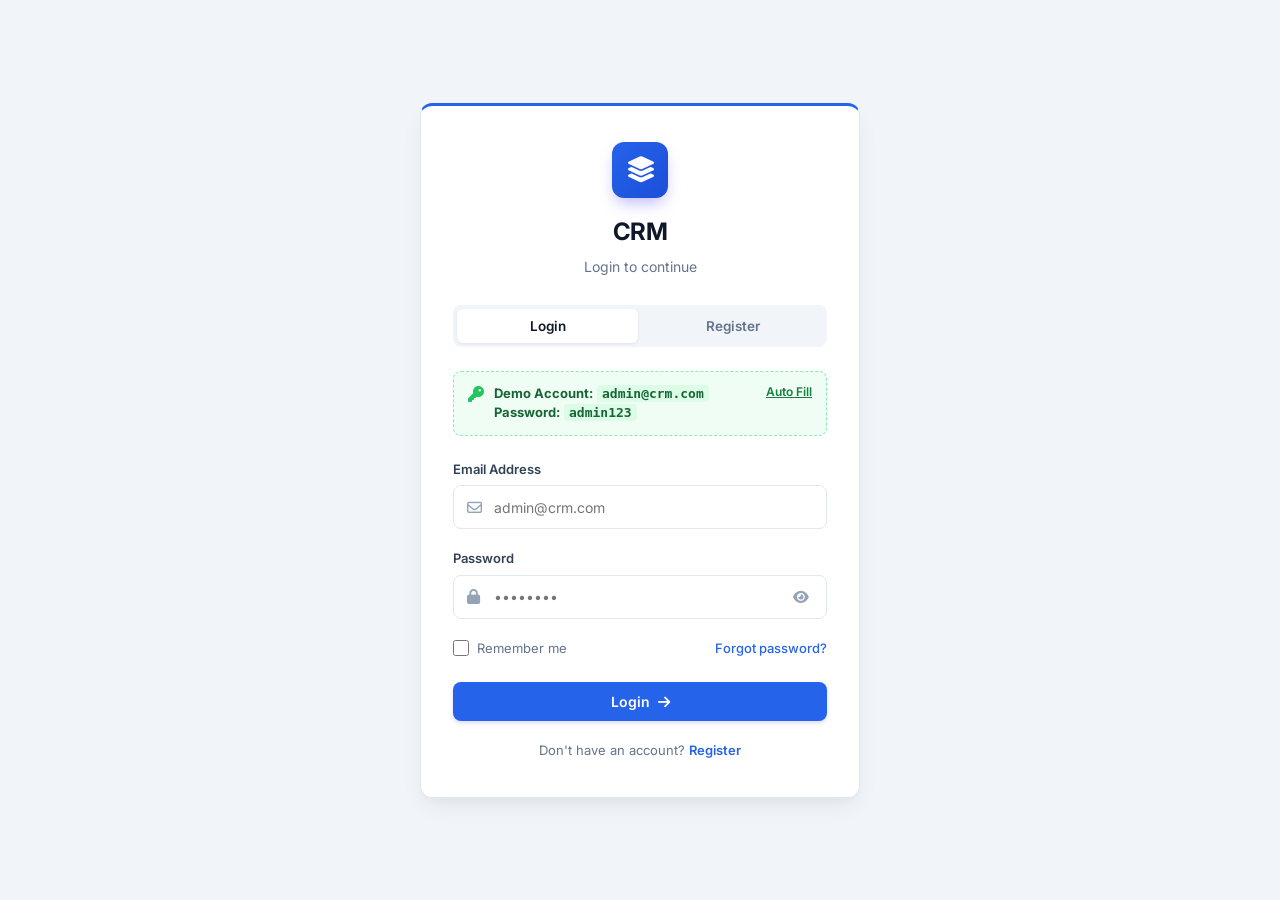
==== customers.html @ ac165958 "Add CRM project files and assets" ====
<!DOCTYPE html>
<html lang="en">
<head>
  <meta charset="UTF-8">
  <meta name="viewport" content="width=device-width, initial-scale=1.0">
  <meta name="description" content="CRM Customer Directory - Manage accounts and contacts">
  <title>Customers - CRM</title>
  
  <!-- Favicon -->
  <link rel="icon" type="image/svg+xml" href="assets/icons/logo.svg">
  
  <!-- Font Awesome CDN -->
  <link rel="stylesheet" href="https://cdnjs.cloudflare.com/ajax/libs/font-awesome/6.5.1/css/all.min.css">
  
  <!-- Custom CSS -->
  <link rel="stylesheet" href="src/css/style.css">
</head>
<body>

  <div class="app-layout">
    <!-- Sidebar Backdrop for Mobile -->
    <div class="sidebar-backdrop" id="sidebar-backdrop"></div>

    <!-- Left Sidebar -->
    <aside class="app-sidebar">
      <div class="sidebar-brand">
        <a href="dashboard.html" class="brand-link">
          <div class="brand-logo-icon">
            <i class="fa-solid fa-bolt"></i>
          </div>
          <span class="brand-text">CRM</span>
        </a>
        <button type="button" class="sidebar-close-btn" id="sidebar-close-btn" aria-label="Close sidebar">
          <i class="fa-solid fa-xmark"></i>
        </button>
      </div>

      <nav class="sidebar-nav">
        <div class="nav-section-title">Main Navigation</div>
        <a href="dashboard.html" class="nav-item">
          <i class="fa-solid fa-chart-pie"></i>
          <span>Dashboard</span>
        </a>
        <a href="customers.html" class="nav-item active">
          <i class="fa-solid fa-users"></i>
          <span>Customers</span>
        </a>
        <a href="leads.html" class="nav-item">
          <i class="fa-solid fa-bullseye"></i>
          <span>Leads</span>
        </a>
        <a href="sales.html" class="nav-item">
          <i class="fa-solid fa-chart-line"></i>
          <span>Sales</span>
        </a>
        <a href="tasks.html" class="nav-item">
          <i class="fa-solid fa-list-check"></i>
          <span>Tasks</span>
        </a>
      </nav>

      <div class="sidebar-footer">
        <div class="logout-nav-item logout-trigger" role="button" tabindex="0">
          <i class="fa-solid fa-arrow-right-from-bracket"></i>
          <span>Sign Out</span>
        </div>
      </div>
    </aside>

    <!-- Main Content Area -->
    <div class="app-main">
      <!-- Top Header -->
      <header class="app-header">
        <div class="header-left">
          <button type="button" class="hamburger-btn" id="hamburger-btn" aria-label="Open navigation menu">
            <i class="fa-solid fa-bars"></i>
          </button>
          <div class="header-page-title">
            <h1>Customers</h1>
            <p id="customers-total-count">Manage and track your customer base</p>
          </div>
        </div>

        <div class="header-right">
          <div class="header-search">
            <i class="fa-solid fa-magnifying-glass"></i>
            <input type="text" placeholder="Search customer records...">
          </div>

          <!-- Notifications Dropdown -->
          <div class="notification-container">
            <button type="button" class="header-icon-btn" id="notification-btn" aria-label="Notifications">
              <i class="fa-regular fa-bell"></i>
              <span class="badge-dot"></span>
            </button>
            <div class="dropdown-panel" id="notification-dropdown">
              <div class="dropdown-header">
                <h4>Notifications</h4>
                <span class="badge badge-status badge-info" style="font-size: 11px;">Active</span>
              </div>
              <div class="dropdown-list">
                <div class="dropdown-item-notification">
                  <div class="icon"><i class="fa-solid fa-user-plus"></i></div>
                  <div class="content">
                    <div class="title">Rahul Sharma updated profile details</div>
                    <div class="time">1 hour ago</div>
                  </div>
                </div>
              </div>
            </div>
          </div>

          <!-- User Profile -->
          <div class="user-profile-btn">
            <div class="user-avatar">AD</div>
            <div class="user-meta">
              <div class="name">Admin</div>
              <div class="role">Administrator</div>
            </div>
          </div>
        </div>
      </header>

      <!-- Main Body -->
      <main class="content-body">
        <!-- Action Toolbar -->
        <div class="page-header-actions">
          <div class="action-tools-group">
            <!-- Search Filter -->
            <div class="filter-search-input">
              <i class="fa-solid fa-magnifying-glass"></i>
              <input type="text" id="search-customers-input" placeholder="Search by name, company, email...">
            </div>

            <!-- Status Filter -->
            <select id="filter-customers-status" class="custom-select" aria-label="Filter by customer status">
              <option value="All">All Statuses</option>
              <option value="Active">Active</option>
              <option value="Inactive">Inactive</option>
              <option value="Pending">Pending</option>
            </select>
          </div>

          <button type="button" class="btn-primary" id="open-add-customer-btn">
            <i class="fa-solid fa-plus"></i> Add Customer
          </button>
        </div>

        <!-- Customers Table Card -->
        <div class="card">
          <div class="table-responsive">
            <table class="crm-table">
              <thead>
                <tr>
                  <th>Customer</th>
                  <th>Email</th>
                  <th>Phone</th>
                  <th>Company</th>
                  <th>Status</th>
                  <th>Actions</th>
                </tr>
              </thead>
              <tbody id="customers-table-body">
                <!-- Dynamically rendered via JS -->
              </tbody>
            </table>
          </div>
        </div>
      </main>
    </div>
  </div>

  <!-- Add / Edit Customer Modal -->
  <div class="modal-overlay" id="customer-modal">
    <div class="modal-box">
      <div class="modal-header">
        <h3 class="modal-title" id="customer-modal-title">Add New Customer</h3>
        <button type="button" class="modal-close-btn" id="close-customer-modal"><i class="fa-solid fa-xmark"></i></button>
      </div>
      <form id="customer-form">
        <div class="modal-body">
          <div class="form-group">
            <label class="form-label" for="cust-name">Customer Name *</label>
            <input type="text" id="cust-name" class="form-input" placeholder="e.g. Rahul Sharma" required>
          </div>
          <div class="form-row">
            <div class="form-group">
              <label class="form-label" for="cust-email">Email Address *</label>
              <input type="email" id="cust-email" class="form-input" placeholder="rahul@example.com" required>
            </div>
            <div class="form-group">
              <label class="form-label" for="cust-phone">Phone Number</label>
              <input type="tel" id="cust-phone" class="form-input" placeholder="9876543210">
            </div>
          </div>
          <div class="form-row">
            <div class="form-group">
              <label class="form-label" for="cust-company">Company Name *</label>
              <input type="text" id="cust-company" class="form-input" placeholder="TechNova" required>
            </div>
            <div class="form-group">
              <label class="form-label" for="cust-status">Status</label>
              <select id="cust-status" class="form-input custom-select">
                <option value="Active">Active</option>
                <option value="Inactive">Inactive</option>
                <option value="Pending">Pending</option>
              </select>
            </div>
          </div>
        </div>
        <div class="modal-footer">
          <button type="button" class="btn-secondary" id="cancel-customer-modal">Cancel</button>
          <button type="submit" class="btn-primary" id="save-customer-btn">Save Customer</button>
        </div>
      </form>
    </div>
  </div>

  <!-- Shared App & Customers JS -->
  <script src="src/js/app.js"></script>
  <script src="src/js/customers.js"></script>
</body>
</html>
---- src/css/style.css ----
/* ==========================================================================
   CRM - Modern SaaS CRM Design System
   Vanilla CSS3 - Zero External CSS Frameworks
   ========================================================================== */

/* Google Fonts Import */
@import url('https://fonts.googleapis.com/css2?family=Inter:wght@300;400;500;600;700;800&display=swap');

/* --- CSS Variables & Design Tokens --- */
:root {
  /* Brand & Theme Colors (Human-designed Enterprise Palette) */
  --primary: #2563eb;
  --primary-hover: #1d4ed8;
  --primary-light: #eff6ff;
  --primary-glow: rgba(37, 99, 235, 0.15);
  --primary-gradient: linear-gradient(135deg, #2563eb 0%, #1d4ed8 100%);

  /* Neutrals & Surfaces */
  --bg-canvas: #f1f5f9;
  --bg-card: #ffffff;
  --bg-sidebar: #0f172a;
  --bg-sidebar-hover: #1e293b;
  --bg-sidebar-active: #1e293b;
  --border-color: #e2e8f0;
  --border-light: #f1f5f9;

  /* Typography Colors */
  --text-main: #0f172a;
  --text-muted: #64748b;
  --text-subtle: #94a3b8;
  --text-white: #ffffff;

  /* Semantic Feedback Colors */
  --success: #10b981;
  --success-light: #ecfdf5;
  --success-border: #a7f3d0;
  --success-dark: #065f46;

  --warning: #f59e0b;
  --warning-light: #fffbeb;
  --warning-border: #fde68a;
  --warning-dark: #92400e;

  --danger: #ef4444;
  --danger-light: #fef2f2;
  --danger-border: #fecaca;
  --danger-dark: #991b1b;

  --info: #3b82f6;
  --info-light: #eff6ff;
  --info-border: #bfdbfe;
  --info-dark: #1e40af;

  --purple: #8b5cf6;
  --purple-light: #f5f3ff;
  --purple-border: #ddd6fe;

  /* Elevation Shadows */
  --shadow-xs: 0 1px 2px 0 rgba(0, 0, 0, 0.05);
  --shadow-sm: 0 1px 3px 0 rgba(0, 0, 0, 0.07), 0 1px 2px -1px rgba(0, 0, 0, 0.05);
  --shadow-md: 0 4px 6px -1px rgba(0, 0, 0, 0.07), 0 2px 4px -2px rgba(0, 0, 0, 0.05);
  --shadow-lg: 0 10px 15px -3px rgba(0, 0, 0, 0.08), 0 4px 6px -4px rgba(0, 0, 0, 0.04);
  --shadow-xl: 0 20px 25px -5px rgba(0, 0, 0, 0.1), 0 8px 10px -6px rgba(0, 0, 0, 0.04);
  --shadow-glow: 0 0 20px rgba(79, 70, 229, 0.25);

  /* Radii */
  --radius-xs: 4px;
  --radius-sm: 8px;
  --radius-md: 12px;
  --radius-lg: 16px;
  --radius-xl: 20px;
  --radius-full: 9999px;

  /* Layout Dimensions */
  --sidebar-width: 260px;
  --sidebar-collapsed-width: 80px;
  --header-height: 70px;
  --transition-fast: 0.15s ease;
  --transition-base: 0.25s cubic-bezier(0.4, 0, 0.2, 1);
  --transition-smooth: 0.35s cubic-bezier(0.16, 1, 0.3, 1);
}

/* --- Base & Reset --- */
*, *::before, *::after {
  box-sizing: border-box;
  margin: 0;
  padding: 0;
}

html {
  font-size: 16px;
  scroll-behavior: smooth;
  -webkit-font-smoothing: antialiased;
  -moz-osx-font-smoothing: grayscale;
}

body {
  font-family: 'Inter', system-ui, -apple-system, BlinkMacSystemFont, "Segoe UI", Roboto, sans-serif;
  background-color: var(--bg-canvas);
  color: var(--text-main);
  line-height: 1.5;
  min-height: 100vh;
  overflow-x: hidden;
}

a {
  color: var(--primary);
  text-decoration: none;
  transition: color var(--transition-fast);
}

a:hover {
  color: var(--primary-hover);
}

button, input, select, textarea {
  font-family: inherit;
  font-size: inherit;
}

button {
  cursor: pointer;
  border: none;
  background: none;
  outline: none;
}

/* Custom Scrollbar */
::-webkit-scrollbar {
  width: 6px;
  height: 6px;
}
::-webkit-scrollbar-track {
  background: transparent;
}
::-webkit-scrollbar-thumb {
  background: #cbd5e1;
  border-radius: var(--radius-full);
}
::-webkit-scrollbar-thumb:hover {
  background: #94a3b8;
}

/* --- Login Page Styles --- */
.login-body {
  min-height: 100vh;
  display: flex;
  align-items: center;
  justify-content: center;
  background-color: #f1f5f9;
  padding: 24px;
}

.login-container {
  width: 100%;
  max-width: 440px;
  position: relative;
  z-index: 10;
}

.login-card {
  background: var(--bg-card);
  border: 1px solid var(--border-color);
  border-top: 3px solid var(--primary);
  border-radius: var(--radius-md);
  padding: 36px 32px;
  box-shadow: 0 10px 25px -5px rgba(15, 23, 42, 0.08), 0 8px 10px -6px rgba(15, 23, 42, 0.03);
  animation: fadeInScale 0.35s var(--transition-smooth);
}

/* Auth Mode Tabs (Login / Register Switcher) */
.auth-tabs-nav {
  display: flex;
  background: #f1f5f9;
  padding: 4px;
  border-radius: var(--radius-sm);
  margin-bottom: 24px;
  gap: 4px;
}

.auth-tab-btn {
  flex: 1;
  padding: 9px 16px;
  font-size: 13.5px;
  font-weight: 600;
  color: var(--text-muted);
  border-radius: 6px;
  transition: all var(--transition-fast);
  text-align: center;
}

.auth-tab-btn.active {
  background: #ffffff;
  color: var(--text-main);
  box-shadow: 0 1px 3px rgba(0, 0, 0, 0.08);
}

.auth-tab-btn:hover:not(.active) {
  color: var(--text-main);
}

.auth-switch-text {
  text-align: center;
  font-size: 13px;
  color: var(--text-muted);
  margin-top: 20px;
}

.auth-switch-link {
  color: var(--primary);
  font-weight: 600;
  cursor: pointer;
}

.auth-switch-link:hover {
  text-decoration: underline;
}

.login-header {
  text-align: center;
  margin-bottom: 28px;
}

.login-logo {
  display: inline-flex;
  align-items: center;
  justify-content: center;
  width: 56px;
  height: 56px;
  border-radius: var(--radius-md);
  background: var(--primary-gradient);
  color: #fff;
  font-size: 26px;
  margin-bottom: 16px;
  box-shadow: 0 8px 16px -4px rgba(79, 70, 229, 0.4);
}

.login-title {
  font-size: 24px;
  font-weight: 700;
  color: var(--text-main);
  letter-spacing: -0.02em;
  margin-bottom: 6px;
}

.login-subtitle {
  font-size: 14px;
  color: var(--text-muted);
}

.demo-credentials-banner {
  background: #f0fdf4;
  border: 1px dashed #86efac;
  border-radius: var(--radius-sm);
  padding: 12px 14px;
  margin-bottom: 24px;
  display: flex;
  align-items: flex-start;
  gap: 10px;
  font-size: 13px;
  color: #166534;
}

.demo-credentials-banner i {
  color: #22c55e;
  font-size: 16px;
  margin-top: 2px;
}

.demo-credentials-banner code {
  background: #dcfce7;
  padding: 1px 5px;
  border-radius: 4px;
  font-family: monospace;
  font-weight: 600;
}

.demo-fill-btn {
  margin-left: auto;
  font-size: 12px;
  font-weight: 600;
  color: #15803d;
  text-decoration: underline;
  cursor: pointer;
  white-space: nowrap;
}

.form-group {
  margin-bottom: 20px;
  position: relative;
}

.form-label {
  display: block;
  font-size: 13px;
  font-weight: 600;
  color: #334155;
  margin-bottom: 6px;
}

.input-wrapper {
  position: relative;
  display: flex;
  align-items: center;
}

.input-icon-left {
  position: absolute;
  left: 14px;
  color: var(--text-subtle);
  pointer-events: none;
  font-size: 15px;
}

.form-input {
  width: 100%;
  height: 44px;
  padding: 10px 14px;
  background-color: #fff;
  border: 1px solid var(--border-color);
  border-radius: var(--radius-sm);
  color: var(--text-main);
  font-size: 14px;
  transition: var(--transition-fast);
}

.input-wrapper .form-input {
  padding-left: 40px;
}

.form-input:focus {
  outline: none;
  border-color: var(--primary);
  box-shadow: 0 0 0 3px var(--primary-glow);
}

.password-toggle-btn {
  position: absolute;
  right: 12px;
  color: var(--text-subtle);
  padding: 6px;
  font-size: 14px;
  display: flex;
  align-items: center;
  justify-content: center;
  transition: color var(--transition-fast);
}

.password-toggle-btn:hover {
  color: var(--text-main);
}

.form-options {
  display: flex;
  align-items: center;
  justify-content: space-between;
  margin-bottom: 24px;
  font-size: 13px;
}

.remember-label {
  display: flex;
  align-items: center;
  gap: 8px;
  color: var(--text-muted);
  cursor: pointer;
  user-select: none;
}

.remember-label input[type="checkbox"] {
  accent-color: var(--primary);
  width: 16px;
  height: 16px;
  cursor: pointer;
}

.forgot-link {
  color: var(--primary);
  font-weight: 500;
}

.forgot-link:hover {
  text-decoration: underline;
}

.btn-primary {
  display: inline-flex;
  align-items: center;
  justify-content: center;
  gap: 8px;
  background: var(--primary);
  color: #fff;
  font-weight: 600;
  font-size: 14px;
  padding: 11px 20px;
  border-radius: var(--radius-sm);
  transition: var(--transition-fast);
  box-shadow: 0 2px 4px rgba(79, 70, 229, 0.2);
}

.btn-primary:hover {
  background: var(--primary-hover);
  box-shadow: 0 4px 10px rgba(79, 70, 229, 0.3);
  transform: translateY(-1px);
}

.btn-primary:active {
  transform: translateY(0);
}

.btn-block {
  width: 100%;
}

.btn-secondary {
  display: inline-flex;
  align-items: center;
  justify-content: center;
  gap: 8px;
  background: #ffffff;
  color: var(--text-main);
  border: 1px solid var(--border-color);
  font-weight: 600;
  font-size: 14px;
  padding: 10px 18px;
  border-radius: var(--radius-sm);
  transition: var(--transition-fast);
}

.btn-secondary:hover {
  background: #f8fafc;
  border-color: #cbd5e1;
}

.btn-danger {
  display: inline-flex;
  align-items: center;
  justify-content: center;
  gap: 8px;
  background: var(--danger);
  color: #ffffff;
  font-weight: 600;
  font-size: 14px;
  padding: 10px 18px;
  border-radius: var(--radius-sm);
  transition: var(--transition-fast);
}

.btn-danger:hover {
  background: #dc2626;
  box-shadow: 0 4px 10px rgba(239, 68, 68, 0.25);
}

.btn-icon {
  width: 34px;
  height: 34px;
  display: inline-flex;
  align-items: center;
  justify-content: center;
  border-radius: var(--radius-sm);
  border: 1px solid transparent;
  color: var(--text-muted);
  transition: var(--transition-fast);
}

.btn-icon:hover {
  background: #f1f5f9;
  color: var(--text-main);
}

.btn-icon-danger:hover {
  background: var(--danger-light);
  color: var(--danger);
}

.btn-icon-success:hover {
  background: var(--success-light);
  color: var(--success);
}

.alert-box {
  padding: 12px 16px;
  border-radius: var(--radius-sm);
  font-size: 13px;
  margin-bottom: 20px;
  display: flex;
  align-items: center;
  gap: 10px;
}

.alert-danger {
  background-color: var(--danger-light);
  border: 1px solid var(--danger-border);
  color: var(--danger-dark);
}

.alert-success {
  background-color: var(--success-light);
  border: 1px solid var(--success-border);
  color: var(--success-dark);
}

.alert-info {
  background-color: var(--info-light);
  border: 1px solid var(--info-border);
  color: var(--info-dark);
}

/* Shake Animation for Invalid Auth */
@keyframes shake {
  0%, 100% { transform: translateX(0); }
  20%, 60% { transform: translateX(-6px); }
  40%, 80% { transform: translateX(6px); }
}

.shake {
  animation: shake 0.4s ease-in-out;
}

/* --- Main Layout Structure --- */
.app-layout {
  display: flex;
  min-height: 100vh;
  background-color: var(--bg-canvas);
}

/* Sidebar */
.app-sidebar {
  width: var(--sidebar-width);
  background-color: var(--bg-sidebar);
  color: #fff;
  flex-shrink: 0;
  display: flex;
  flex-direction: column;
  position: fixed;
  top: 0;
  bottom: 0;
  left: 0;
  z-index: 100;
  transition: transform var(--transition-base), width var(--transition-base);
  border-right: 1px solid rgba(255, 255, 255, 0.06);
}

.sidebar-brand {
  height: var(--header-height);
  padding: 0 24px;
  display: flex;
  align-items: center;
  justify-content: space-between;
  border-bottom: 1px solid rgba(255, 255, 255, 0.07);
}

.brand-link {
  display: flex;
  align-items: center;
  gap: 12px;
  color: #ffffff;
  font-weight: 700;
  font-size: 19px;
  letter-spacing: -0.02em;
}

.brand-logo-icon {
  width: 38px;
  height: 38px;
  border-radius: var(--radius-sm);
  background: var(--primary-gradient);
  display: flex;
  align-items: center;
  justify-content: center;
  font-size: 18px;
  color: #ffffff;
  box-shadow: 0 4px 10px rgba(79, 70, 229, 0.35);
}

.brand-text span {
  color: #818cf8;
}

.sidebar-close-btn {
  display: none;
  color: #94a3b8;
  font-size: 20px;
}

.sidebar-nav {
  padding: 20px 14px;
  flex: 1;
  overflow-y: auto;
  display: flex;
  flex-direction: column;
  gap: 4px;
}

.nav-section-title {
  font-size: 11px;
  text-transform: uppercase;
  letter-spacing: 0.08em;
  color: #64748b;
  font-weight: 600;
  padding: 10px 14px 6px;
}

.nav-item {
  display: flex;
  align-items: center;
  gap: 12px;
  padding: 11px 14px;
  border-radius: var(--radius-sm);
  color: #94a3b8;
  font-size: 14px;
  font-weight: 500;
  transition: all var(--transition-fast);
  position: relative;
}

.nav-item i {
  font-size: 16px;
  width: 20px;
  text-align: center;
}

.nav-item:hover {
  background-color: var(--bg-sidebar-hover);
  color: #ffffff;
}

.nav-item.active {
  background: var(--primary-gradient);
  color: #ffffff;
  font-weight: 600;
  box-shadow: 0 4px 12px rgba(79, 70, 229, 0.3);
}

.nav-item .badge {
  margin-left: auto;
  padding: 2px 7px;
  font-size: 11px;
  border-radius: var(--radius-full);
  background: rgba(255, 255, 255, 0.15);
  color: #fff;
}

.sidebar-footer {
  padding: 16px 14px;
  border-top: 1px solid rgba(255, 255, 255, 0.07);
}

.logout-nav-item {
  display: flex;
  align-items: center;
  gap: 12px;
  padding: 11px 14px;
  border-radius: var(--radius-sm);
  color: #f87171;
  font-size: 14px;
  font-weight: 500;
  cursor: pointer;
  transition: all var(--transition-fast);
}

.logout-nav-item:hover {
  background: rgba(239, 68, 68, 0.12);
  color: #fca5a5;
}

/* Sidebar Backdrop for Mobile Drawer */
.sidebar-backdrop {
  position: fixed;
  inset: 0;
  background-color: rgba(15, 23, 42, 0.6);
  backdrop-filter: blur(4px);
  z-index: 95;
  opacity: 0;
  pointer-events: none;
  transition: opacity var(--transition-base);
}

.sidebar-backdrop.active {
  opacity: 1;
  pointer-events: auto;
}

/* Main Area */
.app-main {
  flex: 1;
  margin-left: var(--sidebar-width);
  min-width: 0;
  display: flex;
  flex-direction: column;
  min-height: 100vh;
}

/* Header */
.app-header {
  height: var(--header-height);
  background-color: rgba(255, 255, 255, 0.9);
  backdrop-filter: blur(8px);
  border-bottom: 1px solid var(--border-color);
  padding: 0 28px;
  display: flex;
  align-items: center;
  justify-content: space-between;
  position: sticky;
  top: 0;
  z-index: 90;
}

.header-left {
  display: flex;
  align-items: center;
  gap: 16px;
}

.hamburger-btn {
  display: none;
  color: var(--text-main);
  font-size: 20px;
  padding: 8px;
  border-radius: var(--radius-sm);
}

.hamburger-btn:hover {
  background-color: #f1f5f9;
}

.header-page-title h1 {
  font-size: 20px;
  font-weight: 700;
  color: var(--text-main);
  letter-spacing: -0.01em;
  line-height: 1.2;
}

.header-page-title p {
  font-size: 13px;
  color: var(--text-muted);
}

.header-right {
  display: flex;
  align-items: center;
  gap: 14px;
}

/* Global Search */
.header-search {
  position: relative;
  width: 260px;
}

.header-search input {
  width: 100%;
  height: 38px;
  padding: 8px 12px 8px 36px;
  background-color: #f1f5f9;
  border: 1px solid transparent;
  border-radius: var(--radius-full);
  font-size: 13px;
  color: var(--text-main);
  transition: var(--transition-fast);
}

.header-search input:focus {
  background-color: #ffffff;
  border-color: var(--primary);
  box-shadow: 0 0 0 3px var(--primary-glow);
  outline: none;
}

.header-search i {
  position: absolute;
  left: 12px;
  top: 50%;
  transform: translateY(-50%);
  color: var(--text-subtle);
  font-size: 14px;
  pointer-events: none;
}

/* Notifications Button & Dropdown */
.notification-container {
  position: relative;
}

.header-icon-btn {
  width: 38px;
  height: 38px;
  border-radius: var(--radius-full);
  display: flex;
  align-items: center;
  justify-content: center;
  color: var(--text-muted);
  border: 1px solid var(--border-color);
  background: #ffffff;
  position: relative;
  transition: var(--transition-fast);
}

.header-icon-btn:hover {
  color: var(--primary);
  border-color: #cbd5e1;
  background-color: #f8fafc;
}

.badge-dot {
  position: absolute;
  top: 7px;
  right: 8px;
  width: 8px;
  height: 8px;
  border-radius: 50%;
  background-color: var(--danger);
  border: 2px solid #ffffff;
  animation: pulseDot 2s infinite;
}

@keyframes pulseDot {
  0% { transform: scale(0.95); box-shadow: 0 0 0 0 rgba(239, 68, 68, 0.7); }
  70% { transform: scale(1); box-shadow: 0 0 0 6px rgba(239, 68, 68, 0); }
  100% { transform: scale(0.95); box-shadow: 0 0 0 0 rgba(239, 68, 68, 0); }
}

.dropdown-panel {
  position: absolute;
  top: calc(100% + 10px);
  right: 0;
  width: 320px;
  background: var(--bg-card);
  border: 1px solid var(--border-color);
  border-radius: var(--radius-md);
  box-shadow: var(--shadow-xl);
  z-index: 100;
  display: none;
  flex-direction: column;
  overflow: hidden;
  animation: fadeInDown 0.2s var(--transition-base);
}

.dropdown-panel.open {
  display: flex;
}

.dropdown-header {
  padding: 14px 16px;
  border-bottom: 1px solid var(--border-color);
  display: flex;
  align-items: center;
  justify-content: space-between;
}

.dropdown-header h4 {
  font-size: 14px;
  font-weight: 600;
}

.dropdown-list {
  max-height: 280px;
  overflow-y: auto;
}

.dropdown-item-notification {
  padding: 12px 16px;
  border-bottom: 1px solid var(--border-light);
  display: flex;
  gap: 12px;
  align-items: flex-start;
  transition: background var(--transition-fast);
}

.dropdown-item-notification:hover {
  background-color: #f8fafc;
}

.dropdown-item-notification .icon {
  width: 30px;
  height: 30px;
  border-radius: 50%;
  background: var(--primary-light);
  color: var(--primary);
  display: flex;
  align-items: center;
  justify-content: center;
  font-size: 13px;
  flex-shrink: 0;
}

.dropdown-item-notification .content {
  flex: 1;
}

.dropdown-item-notification .title {
  font-size: 12.5px;
  font-weight: 500;
  color: var(--text-main);
  line-height: 1.4;
}

.dropdown-item-notification .time {
  font-size: 11px;
  color: var(--text-subtle);
  margin-top: 3px;
}

/* User Profile Pill in Header */
.user-profile-btn {
  display: flex;
  align-items: center;
  gap: 10px;
  padding: 5px 12px 5px 5px;
  border-radius: var(--radius-full);
  border: 1px solid var(--border-color);
  background: #ffffff;
  transition: var(--transition-fast);
}

.user-profile-btn:hover {
  background: #f8fafc;
  border-color: #cbd5e1;
}

.user-avatar {
  width: 32px;
  height: 32px;
  border-radius: 50%;
  background: var(--primary-gradient);
  color: #fff;
  font-size: 13px;
  font-weight: 600;
  display: flex;
  align-items: center;
  justify-content: center;
}

.user-meta {
  text-align: left;
  line-height: 1.2;
}

.user-meta .name {
  font-size: 13px;
  font-weight: 600;
  color: var(--text-main);
}

.user-meta .role {
  font-size: 11px;
  color: var(--text-muted);
}

/* Content Container */
.content-body {
  padding: 28px;
  flex: 1;
}

/* Page Action Header Row */
.page-header-actions {
  display: flex;
  align-items: center;
  justify-content: space-between;
  margin-bottom: 24px;
  gap: 16px;
  flex-wrap: wrap;
}

.action-tools-group {
  display: flex;
  align-items: center;
  gap: 12px;
  flex-wrap: wrap;
}

/* Filters & Search Inputs in Toolbars */
.filter-search-input {
  position: relative;
  min-width: 240px;
}

.filter-search-input input {
  width: 100%;
  height: 40px;
  padding: 8px 12px 8px 36px;
  border: 1px solid var(--border-color);
  border-radius: var(--radius-sm);
  background: #fff;
  font-size: 13px;
  transition: var(--transition-fast);
}

.filter-search-input input:focus {
  outline: none;
  border-color: var(--primary);
  box-shadow: 0 0 0 3px var(--primary-glow);
}

.filter-search-input i {
  position: absolute;
  left: 12px;
  top: 50%;
  transform: translateY(-50%);
  color: var(--text-subtle);
  font-size: 14px;
}

.custom-select {
  height: 40px;
  padding: 8px 32px 8px 14px;
  border: 1px solid var(--border-color);
  border-radius: var(--radius-sm);
  background-color: #ffffff;
  color: var(--text-main);
  font-size: 13px;
  font-weight: 500;
  cursor: pointer;
  appearance: none;
  background-image: url("data:image/svg+xml,%3Csvg xmlns='http://www.w3.org/2000/svg' fill='none' viewBox='0 0 24 24' stroke='%2364748b'%3E%3Cpath stroke-linecap='round' stroke-linejoin='round' stroke-width='2' d='M19 9l-7 7-7-7'%3E%3C/path%3E%3C/svg%3E");
  background-repeat: no-repeat;
  background-position: right 10px center;
  background-size: 16px;
  transition: var(--transition-fast);
}

.custom-select:focus {
  outline: none;
  border-color: var(--primary);
  box-shadow: 0 0 0 3px var(--primary-glow);
}

/* --- Metric Stat Cards --- */
.stats-grid {
  display: grid;
  grid-template-columns: repeat(4, 1fr);
  gap: 20px;
  margin-bottom: 28px;
}

.stat-card {
  background: var(--bg-card);
  border: 1px solid var(--border-color);
  border-radius: var(--radius-md);
  padding: 22px 24px;
  box-shadow: var(--shadow-sm);
  transition: transform var(--transition-fast), box-shadow var(--transition-fast);
  position: relative;
  overflow: hidden;
}

.stat-card:hover {
  transform: translateY(-3px);
  box-shadow: var(--shadow-md);
}

.stat-card::before {
  content: '';
  position: absolute;
  top: 0;
  left: 0;
  right: 0;
  height: 3px;
  background: var(--primary-gradient);
  opacity: 0;
  transition: opacity var(--transition-fast);
}

.stat-card:hover::before {
  opacity: 1;
}

.stat-card-header {
  display: flex;
  align-items: center;
  justify-content: space-between;
  margin-bottom: 12px;
}

.stat-icon {
  width: 44px;
  height: 44px;
  border-radius: var(--radius-sm);
  display: flex;
  align-items: center;
  justify-content: center;
  font-size: 20px;
}

.stat-icon.primary {
  background: var(--primary-light);
  color: var(--primary);
}

.stat-icon.success {
  background: var(--success-light);
  color: var(--success);
}

.stat-icon.warning {
  background: var(--warning-light);
  color: var(--warning);
}

.stat-icon.purple {
  background: var(--purple-light);
  color: var(--purple);
}

.stat-icon.info {
  background: var(--info-light);
  color: var(--info);
}

.stat-trend {
  display: inline-flex;
  align-items: center;
  gap: 4px;
  font-size: 12px;
  font-weight: 600;
  padding: 3px 8px;
  border-radius: var(--radius-full);
}

.stat-trend.up {
  background: var(--success-light);
  color: var(--success-dark);
}

.stat-trend.down {
  background: var(--danger-light);
  color: var(--danger-dark);
}

.stat-trend.neutral {
  background: #f1f5f9;
  color: #475569;
}

.stat-value {
  font-size: 28px;
  font-weight: 800;
  color: var(--text-main);
  letter-spacing: -0.02em;
  line-height: 1.1;
  margin-bottom: 4px;
}

.stat-label {
  font-size: 13px;
  color: var(--text-muted);
  font-weight: 500;
}

/* --- Dashboard 2-Column Grid --- */
.dashboard-grid {
  display: grid;
  grid-template-columns: 2fr 1fr;
  gap: 24px;
  margin-bottom: 28px;
}

.card {
  background: var(--bg-card);
  border: 1px solid var(--border-color);
  border-radius: var(--radius-md);
  box-shadow: var(--shadow-sm);
  overflow: hidden;
}

.card-header {
  padding: 18px 24px;
  border-bottom: 1px solid var(--border-color);
  display: flex;
  align-items: center;
  justify-content: space-between;
}

.card-title {
  font-size: 16px;
  font-weight: 700;
  color: var(--text-main);
  letter-spacing: -0.01em;
}

.card-subtitle {
  font-size: 13px;
  color: var(--text-muted);
}

.card-body {
  padding: 24px;
}

/* --- Pure CSS / Vanilla JS Chart --- */
.chart-container {
  display: flex;
  flex-direction: column;
  gap: 16px;
}

.chart-header-metrics {
  display: flex;
  align-items: center;
  justify-content: space-between;
  margin-bottom: 8px;
}

.chart-summary-number {
  font-size: 22px;
  font-weight: 700;
  color: var(--text-main);
}

.chart-legend {
  display: flex;
  align-items: center;
  gap: 16px;
  font-size: 12px;
  color: var(--text-muted);
}

.legend-item {
  display: flex;
  align-items: center;
  gap: 6px;
}

.legend-color {
  width: 10px;
  height: 10px;
  border-radius: 2px;
}

.legend-color.sales {
  background: var(--primary);
}

.legend-color.target {
  background: #cbd5e1;
}

/* Bar Chart Graphic Area */
.bar-chart-wrapper {
  position: relative;
  height: 240px;
  display: flex;
  align-items: flex-end;
  gap: 24px;
  padding: 20px 10px 30px 40px;
  border-bottom: 1px solid var(--border-color);
  border-left: 1px solid var(--border-color);
}

/* Grid lines */
.chart-grid-line {
  position: absolute;
  left: 0;
  right: 0;
  border-top: 1px dashed #e2e8f0;
  pointer-events: none;
}

.chart-y-label {
  position: absolute;
  left: 4px;
  font-size: 10px;
  color: var(--text-subtle);
  transform: translateY(-50%);
}

.bar-column {
  flex: 1;
  height: 100%;
  display: flex;
  flex-direction: column;
  justify-content: flex-end;
  align-items: center;
  position: relative;
  z-index: 5;
}

.bar-track {
  width: 100%;
  max-width: 44px;
  height: 100%;
  display: flex;
  align-items: flex-end;
  background: #f1f5f9;
  border-radius: var(--radius-xs) var(--radius-xs) 0 0;
  position: relative;
  overflow: visible;
}

.bar-fill {
  width: 100%;
  background: var(--primary-gradient);
  border-radius: var(--radius-xs) var(--radius-xs) 0 0;
  transition: height 0.8s cubic-bezier(0.16, 1, 0.3, 1);
  position: relative;
}

.bar-column:hover .bar-fill {
  filter: brightness(1.12);
  box-shadow: 0 0 12px rgba(79, 70, 229, 0.4);
}

/* Tooltip on hover */
.bar-tooltip {
  position: absolute;
  bottom: calc(100% + 8px);
  left: 50%;
  transform: translateX(-50%) translateY(4px);
  background: #1e293b;
  color: #fff;
  font-size: 11px;
  font-weight: 600;
  padding: 4px 8px;
  border-radius: var(--radius-xs);
  white-space: nowrap;
  opacity: 0;
  pointer-events: none;
  transition: all var(--transition-fast);
  z-index: 20;
}

.bar-tooltip::after {
  content: '';
  position: absolute;
  top: 100%;
  left: 50%;
  transform: translateX(-50%);
  border-width: 4px;
  border-style: solid;
  border-color: #1e293b transparent transparent transparent;
}

.bar-column:hover .bar-tooltip {
  opacity: 1;
  transform: translateX(-50%) translateY(0);
}

.bar-label {
  position: absolute;
  top: calc(100% + 8px);
  font-size: 12px;
  font-weight: 500;
  color: var(--text-muted);
}

/* --- Quick Actions Bar --- */
.quick-actions-card {
  margin-bottom: 28px;
  background: linear-gradient(135deg, #1e1b4b 0%, #0f172a 100%);
  border-radius: var(--radius-md);
  padding: 22px 28px;
  color: #ffffff;
  display: flex;
  align-items: center;
  justify-content: space-between;
  gap: 20px;
  flex-wrap: wrap;
  box-shadow: 0 10px 20px -5px rgba(15, 23, 42, 0.3);
}

.quick-actions-info h3 {
  font-size: 18px;
  font-weight: 700;
  margin-bottom: 4px;
}

.quick-actions-info p {
  font-size: 13px;
  color: #94a3b8;
}

.quick-action-buttons {
  display: flex;
  align-items: center;
  gap: 12px;
  flex-wrap: wrap;
}

.btn-glass {
  background: rgba(255, 255, 255, 0.12);
  backdrop-filter: blur(8px);
  border: 1px solid rgba(255, 255, 255, 0.2);
  color: #ffffff;
  font-size: 13px;
  font-weight: 600;
  padding: 10px 18px;
  border-radius: var(--radius-sm);
  display: inline-flex;
  align-items: center;
  gap: 8px;
  transition: all var(--transition-fast);
}

.btn-glass:hover {
  background: rgba(255, 255, 255, 0.22);
  border-color: rgba(255, 255, 255, 0.35);
  transform: translateY(-1px);
}

/* --- Recent Activities Feed --- */
.activities-list {
  display: flex;
  flex-direction: column;
}

.activity-item {
  display: flex;
  gap: 14px;
  padding: 14px 0;
  border-bottom: 1px solid var(--border-light);
  position: relative;
}

.activity-item:last-child {
  border-bottom: none;
  padding-bottom: 0;
}

.activity-item:first-child {
  padding-top: 0;
}

.activity-avatar {
  width: 36px;
  height: 36px;
  border-radius: 50%;
  display: flex;
  align-items: center;
  justify-content: center;
  font-size: 14px;
  flex-shrink: 0;
}

.activity-avatar.customer {
  background: var(--info-light);
  color: var(--info);
}

.activity-avatar.lead {
  background: var(--purple-light);
  color: var(--purple);
}

.activity-avatar.deal {
  background: var(--success-light);
  color: var(--success);
}

.activity-avatar.task {
  background: var(--warning-light);
  color: var(--warning);
}

.activity-content {
  flex: 1;
  min-width: 0;
}

.activity-text {
  font-size: 13.5px;
  color: var(--text-main);
  line-height: 1.4;
}

.activity-text strong {
  font-weight: 600;
  color: var(--text-main);
}

.activity-time {
  font-size: 11.5px;
  color: var(--text-subtle);
  margin-top: 3px;
  display: flex;
  align-items: center;
  gap: 5px;
}

/* --- Tables & Lists --- */
.table-responsive {
  width: 100%;
  overflow-x: auto;
  -webkit-overflow-scrolling: touch;
}

.crm-table {
  width: 100%;
  border-collapse: separate;
  border-spacing: 0;
  text-align: left;
}

.crm-table th {
  background-color: #f8fafc;
  color: var(--text-muted);
  font-size: 12px;
  font-weight: 600;
  text-transform: uppercase;
  letter-spacing: 0.05em;
  padding: 14px 20px;
  border-bottom: 1px solid var(--border-color);
  white-space: nowrap;
}

.crm-table td {
  padding: 14px 20px;
  border-bottom: 1px solid var(--border-light);
  font-size: 13.5px;
  color: var(--text-main);
  vertical-align: middle;
}

.crm-table tr:hover td {
  background-color: #f8fafc;
}

.table-user-cell {
  display: flex;
  align-items: center;
  gap: 12px;
}

.initial-avatar {
  width: 34px;
  height: 34px;
  border-radius: 50%;
  background: #e2e8f0;
  color: #334155;
  font-weight: 600;
  font-size: 12px;
  display: flex;
  align-items: center;
  justify-content: center;
  flex-shrink: 0;
}

.table-user-info .name {
  font-weight: 600;
  color: var(--text-main);
}

.table-user-info .subtext {
  font-size: 12px;
  color: var(--text-muted);
}

/* Status Badges */
.badge-status {
  display: inline-flex;
  align-items: center;
  gap: 6px;
  padding: 4px 10px;
  border-radius: var(--radius-full);
  font-size: 12px;
  font-weight: 600;
  line-height: 1;
  text-transform: capitalize;
}

.badge-status::before {
  content: '';
  width: 6px;
  height: 6px;
  border-radius: 50%;
}

/* Active / Won / Converted */
.badge-success {
  background-color: var(--success-light);
  color: var(--success-dark);
}
.badge-success::before {
  background-color: var(--success);
}

/* Inactive / Lost */
.badge-danger {
  background-color: var(--danger-light);
  color: var(--danger-dark);
}
.badge-danger::before {
  background-color: var(--danger);
}

/* Pending / Contacted / Medium */
.badge-warning {
  background-color: var(--warning-light);
  color: var(--warning-dark);
}
.badge-warning::before {
  background-color: var(--warning);
}

/* New / In Progress / Low */
.badge-info {
  background-color: var(--info-light);
  color: var(--info-dark);
}
.badge-info::before {
  background-color: var(--info);
}

/* Priority Badges */
.priority-pill {
  display: inline-flex;
  align-items: center;
  gap: 5px;
  font-size: 12px;
  font-weight: 600;
  padding: 3px 8px;
  border-radius: 4px;
}

.priority-high {
  background-color: #fee2e2;
  color: #b91c1c;
}

.priority-medium {
  background-color: #fef3c7;
  color: #b45309;
}

.priority-low {
  background-color: #e0f2fe;
  color: #0369a1;
}

/* Table Actions */
.table-actions {
  display: flex;
  align-items: center;
  gap: 6px;
}

/* Empty State */
.empty-state {
  text-align: center;
  padding: 48px 20px;
}

.empty-state-icon {
  width: 64px;
  height: 64px;
  border-radius: 50%;
  background: #f1f5f9;
  color: var(--text-subtle);
  display: inline-flex;
  align-items: center;
  justify-content: center;
  font-size: 26px;
  margin-bottom: 16px;
}

.empty-state h3 {
  font-size: 16px;
  font-weight: 700;
  color: var(--text-main);
  margin-bottom: 6px;
}

.empty-state p {
  font-size: 13.5px;
  color: var(--text-muted);
  max-width: 360px;
  margin: 0 auto 18px;
}

/* Completed Task Strikethrough */
.task-completed-row td {
  color: #94a3b8;
}

.task-completed-text {
  text-decoration: line-through;
  color: #94a3b8;
}

/* --- Modals --- */
.modal-overlay {
  position: fixed;
  inset: 0;
  background-color: rgba(15, 23, 42, 0.6);
  backdrop-filter: blur(4px);
  z-index: 1000;
  display: flex;
  align-items: center;
  justify-content: center;
  padding: 20px;
  opacity: 0;
  pointer-events: none;
  transition: opacity var(--transition-base);
}

.modal-overlay.open {
  opacity: 1;
  pointer-events: auto;
}

.modal-box {
  background: var(--bg-card);
  border-radius: var(--radius-md);
  box-shadow: var(--shadow-xl);
  width: 100%;
  max-width: 520px;
  transform: scale(0.95) translateY(10px);
  transition: transform var(--transition-base);
  overflow: hidden;
  max-height: 90vh;
  display: flex;
  flex-direction: column;
}

.modal-overlay.open .modal-box {
  transform: scale(1) translateY(0);
}

.modal-header {
  padding: 20px 24px;
  border-bottom: 1px solid var(--border-color);
  display: flex;
  align-items: center;
  justify-content: space-between;
}

.modal-title {
  font-size: 18px;
  font-weight: 700;
  color: var(--text-main);
}

.modal-close-btn {
  color: var(--text-muted);
  font-size: 18px;
  width: 32px;
  height: 32px;
  display: flex;
  align-items: center;
  justify-content: center;
  border-radius: var(--radius-sm);
  transition: var(--transition-fast);
}

.modal-close-btn:hover {
  background-color: #f1f5f9;
  color: var(--text-main);
}

.modal-body {
  padding: 24px;
  overflow-y: auto;
}

.modal-footer {
  padding: 16px 24px;
  border-top: 1px solid var(--border-color);
  display: flex;
  align-items: center;
  justify-content: flex-end;
  gap: 12px;
  background-color: #f8fafc;
}

/* Modal Form Grid */
.form-row {
  display: grid;
  grid-template-columns: 1fr 1fr;
  gap: 16px;
}

/* Confirmation Dialog */
.confirm-box {
  max-width: 420px;
  text-align: center;
  padding: 32px 24px;
}

.confirm-icon {
  width: 60px;
  height: 60px;
  border-radius: 50%;
  background-color: var(--danger-light);
  color: var(--danger);
  font-size: 26px;
  display: inline-flex;
  align-items: center;
  justify-content: center;
  margin-bottom: 16px;
}

.confirm-title {
  font-size: 18px;
  font-weight: 700;
  color: var(--text-main);
  margin-bottom: 8px;
}

.confirm-desc {
  font-size: 13.5px;
  color: var(--text-muted);
  margin-bottom: 24px;
}

.confirm-actions {
  display: flex;
  align-items: center;
  justify-content: center;
  gap: 12px;
}

/* --- Toast Notification System --- */
.toast-container {
  position: fixed;
  top: 24px;
  right: 24px;
  z-index: 9999;
  display: flex;
  flex-direction: column;
  gap: 10px;
  pointer-events: none;
}

.toast {
  pointer-events: auto;
  min-width: 280px;
  max-width: 380px;
  background: #ffffff;
  border-radius: var(--radius-sm);
  box-shadow: var(--shadow-lg);
  border: 1px solid var(--border-color);
  padding: 14px 18px;
  display: flex;
  align-items: center;
  gap: 12px;
  animation: slideInRight 0.3s var(--transition-smooth);
  transition: opacity 0.3s ease, transform 0.3s ease;
}

.toast.removing {
  opacity: 0;
  transform: translateX(100%);
}

.toast-icon {
  font-size: 18px;
  flex-shrink: 0;
}

.toast-message {
  font-size: 13.5px;
  font-weight: 500;
  color: var(--text-main);
  flex: 1;
}

.toast-close {
  color: var(--text-subtle);
  font-size: 14px;
  cursor: pointer;
}

.toast-close:hover {
  color: var(--text-main);
}

.toast.toast-success {
  border-left: 4px solid var(--success);
}
.toast.toast-success .toast-icon {
  color: var(--success);
}

.toast.toast-error {
  border-left: 4px solid var(--danger);
}
.toast.toast-error .toast-icon {
  color: var(--danger);
}

.toast.toast-info {
  border-left: 4px solid var(--info);
}
.toast.toast-info .toast-icon {
  color: var(--info);
}

/* --- Animations --- */
@keyframes fadeInScale {
  from {
    opacity: 0;
    transform: scale(0.96);
  }
  to {
    opacity: 1;
    transform: scale(1);
  }
}

@keyframes fadeInDown {
  from {
    opacity: 0;
    transform: translateY(-8px);
  }
  to {
    opacity: 1;
    transform: translateY(0);
  }
}

@keyframes slideInRight {
  from {
    opacity: 0;
    transform: translateX(100%);
  }
  to {
    opacity: 1;
    transform: translateX(0);
  }
}

/* --- Responsive Media Queries --- */
@media (max-width: 1200px) {
  .stats-grid {
    grid-template-columns: repeat(2, 1fr);
  }
  .dashboard-grid {
    grid-template-columns: 1fr;
  }
}

@media (max-width: 900px) {
  .app-sidebar {
    transform: translateX(-100%);
    box-shadow: var(--shadow-xl);
  }
  .app-sidebar.mobile-open {
    transform: translateX(0);
  }
  .sidebar-close-btn {
    display: block;
  }
  .app-main {
    margin-left: 0;
  }
  .hamburger-btn {
    display: inline-flex;
  }
}

@media (max-width: 640px) {
  .content-body {
    padding: 18px 14px;
  }
  .app-header {
    padding: 0 16px;
  }
  .header-search {
    display: none;
  }
  .stats-grid {
    grid-template-columns: 1fr;
  }
  .page-header-actions {
    flex-direction: column;
    align-items: stretch;
  }
  .action-tools-group {
    width: 100%;
  }
  .filter-search-input, .custom-select {
    width: 100%;
    min-width: 100%;
  }
  .form-row {
    grid-template-columns: 1fr;
  }
  .quick-actions-card {
    flex-direction: column;
    align-items: stretch;
  }
  .quick-action-buttons {
    flex-direction: column;
    width: 100%;
  }
  .quick-action-buttons .btn-glass {
    width: 100%;
    justify-content: center;
  }
}
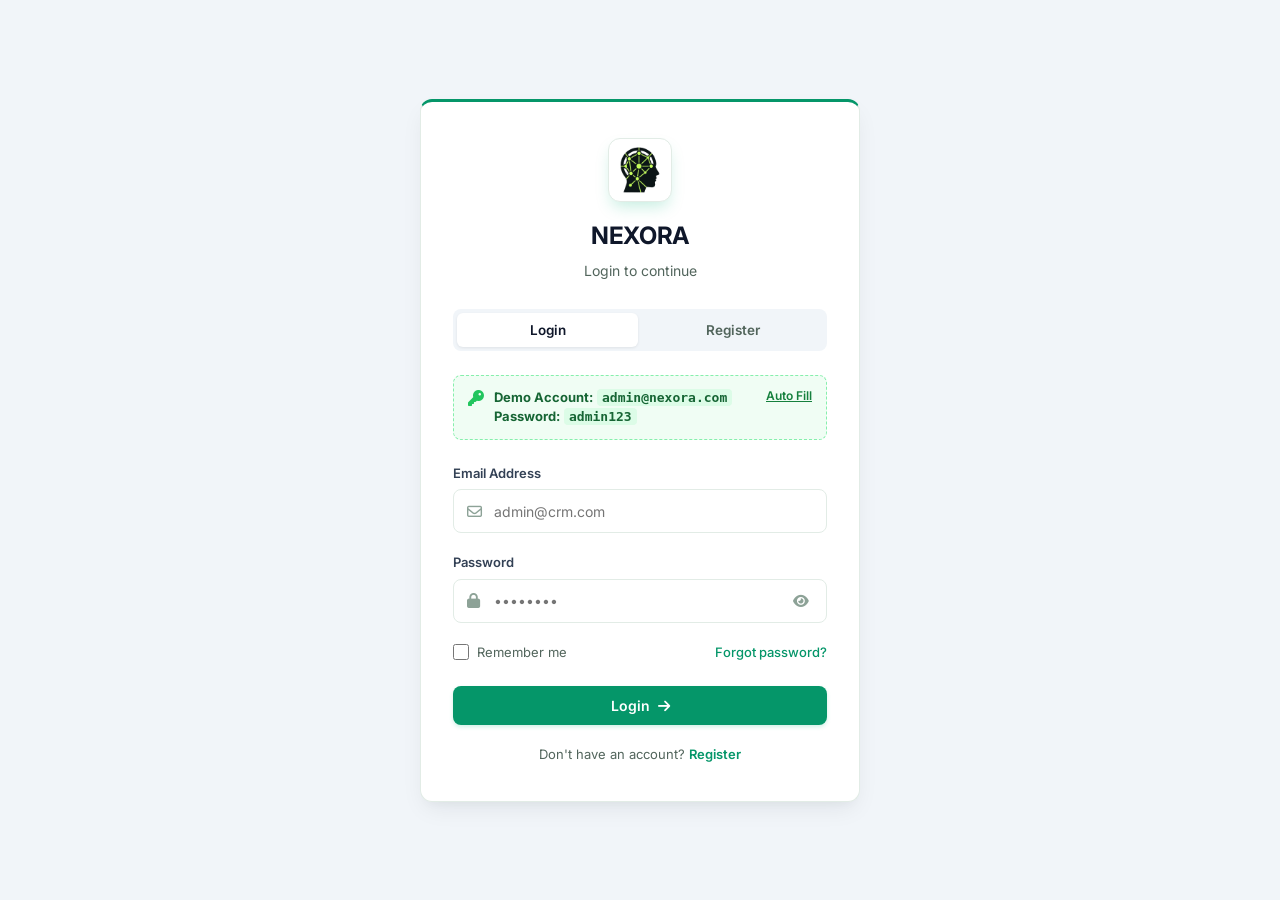
==== commit 782a823b: "updated" ====
--- a/customers.html
+++ b/customers.html
@@ -3,8 +3,8 @@
 <head>
   <meta charset="UTF-8">
   <meta name="viewport" content="width=device-width, initial-scale=1.0">
-  <meta name="description" content="CRM Customer Directory - Manage accounts and contacts">
-  <title>Customers - CRM</title>
+  <meta name="description" content="NEXORA Customer Directory - Manage accounts and contacts">
+  <title>Customers - NEXORA</title>
   
   <!-- Favicon -->
   <link rel="icon" type="image/svg+xml" href="assets/icons/logo.svg">
@@ -14,6 +14,12 @@
   
   <!-- Custom CSS -->
   <link rel="stylesheet" href="src/css/style.css">
+  <script>
+    (function() {
+      const saved = localStorage.getItem('crm_theme') || (window.matchMedia('(prefers-color-scheme: dark)').matches ? 'dark' : 'light');
+      document.documentElement.setAttribute('data-theme', saved);
+    })();
+  </script>
 </head>
 <body>
 
@@ -26,9 +32,10 @@
       <div class="sidebar-brand">
         <a href="dashboard.html" class="brand-link">
           <div class="brand-logo-icon">
-            <i class="fa-solid fa-bolt"></i>
-          </div>
-          <span class="brand-text">CRM</span>
+            <img src="assets/icons/nexora-icon.png" alt="NEXORA" class="brand-logo-img logo-light">
+            <img src="assets/icons/nexora-icon-dark.png" alt="NEXORA" class="brand-logo-img logo-dark">
+          </div>
+          <span class="brand-text">NEXORA</span>
         </a>
         <button type="button" class="sidebar-close-btn" id="sidebar-close-btn" aria-label="Close sidebar">
           <i class="fa-solid fa-xmark"></i>
@@ -86,6 +93,11 @@
             <i class="fa-solid fa-magnifying-glass"></i>
             <input type="text" placeholder="Search customer records...">
           </div>
+
+          <!-- Theme Toggle (Dark / Light Mode) -->
+          <button type="button" class="header-icon-btn theme-toggle-btn" id="theme-toggle-btn" aria-label="Toggle Dark/Light Mode" title="Toggle Dark/Light Mode">
+            <i class="fa-regular fa-moon" id="theme-icon"></i>
+          </button>
 
           <!-- Notifications Dropdown -->
           <div class="notification-container">
@@ -177,7 +189,7 @@
         <h3 class="modal-title" id="customer-modal-title">Add New Customer</h3>
         <button type="button" class="modal-close-btn" id="close-customer-modal"><i class="fa-solid fa-xmark"></i></button>
       </div>
-      <form id="customer-form">
+      <form id="customer-form" novalidate>
         <div class="modal-body">
           <div class="form-group">
             <label class="form-label" for="cust-name">Customer Name *</label>
@@ -189,8 +201,8 @@
               <input type="email" id="cust-email" class="form-input" placeholder="rahul@example.com" required>
             </div>
             <div class="form-group">
-              <label class="form-label" for="cust-phone">Phone Number</label>
-              <input type="tel" id="cust-phone" class="form-input" placeholder="9876543210">
+              <label class="form-label" for="cust-phone">Phone Number *</label>
+              <input type="tel" id="cust-phone" class="form-input" placeholder="9876543210" maxlength="10" required>
             </div>
           </div>
           <div class="form-row">
--- a/src/css/style.css
+++ b/src/css/style.css
@@ -8,26 +8,26 @@
 
 /* --- CSS Variables & Design Tokens --- */
 :root {
-  /* Brand & Theme Colors (Human-designed Enterprise Palette) */
-  --primary: #2563eb;
-  --primary-hover: #1d4ed8;
-  --primary-light: #eff6ff;
-  --primary-glow: rgba(37, 99, 235, 0.15);
-  --primary-gradient: linear-gradient(135deg, #2563eb 0%, #1d4ed8 100%);
-
-  /* Neutrals & Surfaces */
-  --bg-canvas: #f1f5f9;
+  /* Brand & Theme Colors (Pure White & Mint Theme) */
+  --primary: #059669;
+  --primary-hover: #047857;
+  --primary-light: #ecfdf5;
+  --primary-glow: rgba(5, 150, 105, 0.16);
+  --primary-gradient: linear-gradient(135deg, #10b981 0%, #059669 100%);
+
+  /* Neutrals & Surfaces (Clean White & Mint Canvas) */
+  --bg-canvas: #f8faf9;
   --bg-card: #ffffff;
-  --bg-sidebar: #0f172a;
-  --bg-sidebar-hover: #1e293b;
-  --bg-sidebar-active: #1e293b;
-  --border-color: #e2e8f0;
-  --border-light: #f1f5f9;
+  --bg-sidebar: #ffffff;
+  --bg-sidebar-hover: #f0fdf4;
+  --bg-sidebar-active: #ecfdf5;
+  --border-color: #e2ece6;
+  --border-light: #f1f6f3;
 
   /* Typography Colors */
   --text-main: #0f172a;
-  --text-muted: #64748b;
-  --text-subtle: #94a3b8;
+  --text-muted: #52655c;
+  --text-subtle: #8da297;
   --text-white: #ffffff;
 
   /* Semantic Feedback Colors */
@@ -61,7 +61,7 @@
   --shadow-md: 0 4px 6px -1px rgba(0, 0, 0, 0.07), 0 2px 4px -2px rgba(0, 0, 0, 0.05);
   --shadow-lg: 0 10px 15px -3px rgba(0, 0, 0, 0.08), 0 4px 6px -4px rgba(0, 0, 0, 0.04);
   --shadow-xl: 0 20px 25px -5px rgba(0, 0, 0, 0.1), 0 8px 10px -6px rgba(0, 0, 0, 0.04);
-  --shadow-glow: 0 0 20px rgba(79, 70, 229, 0.25);
+  --shadow-glow: 0 0 20px rgba(16, 185, 129, 0.22);
 
   /* Radii */
   --radius-xs: 4px;
@@ -225,14 +225,20 @@
   display: inline-flex;
   align-items: center;
   justify-content: center;
-  width: 56px;
-  height: 56px;
+  width: 64px;
+  height: 64px;
   border-radius: var(--radius-md);
-  background: var(--primary-gradient);
-  color: #fff;
-  font-size: 26px;
+  background: var(--bg-card);
+  border: 1px solid var(--border-color);
   margin-bottom: 16px;
-  box-shadow: 0 8px 16px -4px rgba(79, 70, 229, 0.4);
+  box-shadow: 0 8px 16px -4px rgba(16, 185, 129, 0.25);
+  padding: 8px;
+}
+
+.login-logo img {
+  width: 100%;
+  height: 100%;
+  object-fit: contain;
 }
 
 .login-title {
@@ -332,6 +338,40 @@
   outline: none;
   border-color: var(--primary);
   box-shadow: 0 0 0 3px var(--primary-glow);
+}
+
+/* --- Form Validation UI States --- */
+.form-input.is-invalid,
+.custom-select.is-invalid {
+  border-color: var(--danger) !important;
+  box-shadow: 0 0 0 3px var(--danger-light) !important;
+}
+
+.form-error-msg {
+  display: flex;
+  align-items: center;
+  gap: 6px;
+  font-size: 12px;
+  font-weight: 500;
+  color: var(--danger);
+  margin-top: 5px;
+  animation: fadeInDown 0.15s ease-out;
+}
+
+.form-error-msg i {
+  font-size: 12px;
+  flex-shrink: 0;
+}
+
+@keyframes fadeInDown {
+  from {
+    opacity: 0;
+    transform: translateY(-4px);
+  }
+  to {
+    opacity: 1;
+    transform: translateY(0);
+  }
 }
 
 .password-toggle-btn {
@@ -395,12 +435,12 @@
   padding: 11px 20px;
   border-radius: var(--radius-sm);
   transition: var(--transition-fast);
-  box-shadow: 0 2px 4px rgba(79, 70, 229, 0.2);
+  box-shadow: 0 2px 4px rgba(16, 185, 129, 0.2);
 }
 
 .btn-primary:hover {
   background: var(--primary-hover);
-  box-shadow: 0 4px 10px rgba(79, 70, 229, 0.3);
+  box-shadow: 0 4px 10px rgba(16, 185, 129, 0.3);
   transform: translateY(-1px);
 }
 
@@ -528,7 +568,7 @@
 .app-sidebar {
   width: var(--sidebar-width);
   background-color: var(--bg-sidebar);
-  color: #fff;
+  color: var(--text-main);
   flex-shrink: 0;
   display: flex;
   flex-direction: column;
@@ -538,7 +578,8 @@
   left: 0;
   z-index: 100;
   transition: transform var(--transition-base), width var(--transition-base);
-  border-right: 1px solid rgba(255, 255, 255, 0.06);
+  border-right: 1px solid var(--border-color);
+  box-shadow: 1px 0 10px rgba(0, 0, 0, 0.02);
 }
 
 .sidebar-brand {
@@ -547,14 +588,14 @@
   display: flex;
   align-items: center;
   justify-content: space-between;
-  border-bottom: 1px solid rgba(255, 255, 255, 0.07);
+  border-bottom: 1px solid var(--border-color);
 }
 
 .brand-link {
   display: flex;
   align-items: center;
   gap: 12px;
-  color: #ffffff;
+  color: var(--text-main);
   font-weight: 700;
   font-size: 19px;
   letter-spacing: -0.02em;
@@ -564,22 +605,51 @@
   width: 38px;
   height: 38px;
   border-radius: var(--radius-sm);
-  background: var(--primary-gradient);
+  background: var(--bg-card);
+  border: 1px solid var(--border-color);
   display: flex;
   align-items: center;
   justify-content: center;
-  font-size: 18px;
-  color: #ffffff;
-  box-shadow: 0 4px 10px rgba(79, 70, 229, 0.35);
+  box-shadow: 0 2px 6px rgba(0, 0, 0, 0.05);
+  padding: 5px;
+  overflow: hidden;
+}
+
+[data-theme="dark"] .brand-logo-icon {
+  background: #141417;
+  border-color: var(--border-color);
+  box-shadow: 0 2px 8px rgba(0, 0, 0, 0.5);
+}
+
+.brand-logo-img {
+  width: 100%;
+  height: 100%;
+  object-fit: contain;
+  display: block;
+}
+
+.brand-logo-img.logo-dark,
+.login-logo img.logo-dark {
+  display: none;
+}
+
+[data-theme="dark"] .brand-logo-img.logo-light,
+[data-theme="dark"] .login-logo img.logo-light {
+  display: none;
+}
+
+[data-theme="dark"] .brand-logo-img.logo-dark,
+[data-theme="dark"] .login-logo img.logo-dark {
+  display: block;
 }
 
 .brand-text span {
-  color: #818cf8;
+  color: var(--primary);
 }
 
 .sidebar-close-btn {
   display: none;
-  color: #94a3b8;
+  color: var(--text-muted);
   font-size: 20px;
 }
 
@@ -596,7 +666,7 @@
   font-size: 11px;
   text-transform: uppercase;
   letter-spacing: 0.08em;
-  color: #64748b;
+  color: var(--text-subtle);
   font-weight: 600;
   padding: 10px 14px 6px;
 }
@@ -607,7 +677,7 @@
   gap: 12px;
   padding: 11px 14px;
   border-radius: var(--radius-sm);
-  color: #94a3b8;
+  color: #4b6358;
   font-size: 14px;
   font-weight: 500;
   transition: all var(--transition-fast);
@@ -618,18 +688,28 @@
   font-size: 16px;
   width: 20px;
   text-align: center;
+  color: var(--text-subtle);
+  transition: color var(--transition-fast);
 }
 
 .nav-item:hover {
   background-color: var(--bg-sidebar-hover);
-  color: #ffffff;
+  color: var(--primary);
+}
+
+.nav-item:hover i {
+  color: var(--primary);
 }
 
 .nav-item.active {
   background: var(--primary-gradient);
   color: #ffffff;
   font-weight: 600;
-  box-shadow: 0 4px 12px rgba(79, 70, 229, 0.3);
+  box-shadow: 0 4px 12px rgba(16, 185, 129, 0.28);
+}
+
+.nav-item.active i {
+  color: #ffffff;
 }
 
 .nav-item .badge {
@@ -637,13 +717,13 @@
   padding: 2px 7px;
   font-size: 11px;
   border-radius: var(--radius-full);
-  background: rgba(255, 255, 255, 0.15);
+  background: rgba(255, 255, 255, 0.25);
   color: #fff;
 }
 
 .sidebar-footer {
   padding: 16px 14px;
-  border-top: 1px solid rgba(255, 255, 255, 0.07);
+  border-top: 1px solid var(--border-color);
 }
 
 .logout-nav-item {
@@ -652,7 +732,7 @@
   gap: 12px;
   padding: 11px 14px;
   border-radius: var(--radius-sm);
-  color: #f87171;
+  color: #dc2626;
   font-size: 14px;
   font-weight: 500;
   cursor: pointer;
@@ -660,8 +740,8 @@
 }
 
 .logout-nav-item:hover {
-  background: rgba(239, 68, 68, 0.12);
-  color: #fca5a5;
+  background: var(--danger-light);
+  color: #b91c1c;
 }
 
 /* Sidebar Backdrop for Mobile Drawer */
@@ -1149,206 +1229,196 @@
   font-weight: 500;
 }
 
-/* --- Dashboard 2-Column Grid --- */
-.dashboard-grid {
+/* --- Dashboard Analytics & Interactive Charts Layout --- */
+.dashboard-analytics-section {
+  display: flex;
+  flex-direction: column;
+  gap: 24px;
+  margin-bottom: 24px;
+}
+
+.chart-card-prominent {
+  width: 100%;
+}
+
+.charts-secondary-grid {
   display: grid;
-  grid-template-columns: 2fr 1fr;
+  grid-template-columns: 1fr 1fr;
+  gap: 24px;
+}
+
+.dashboard-activity-grid {
+  display: grid;
+  grid-template-columns: 1fr;
   gap: 24px;
   margin-bottom: 28px;
 }
 
-.card {
-  background: var(--bg-card);
+/* Common Card Header & Actions */
+.chart-header-actions {
+  display: flex;
+  align-items: center;
+  gap: 12px;
+  flex-wrap: wrap;
+}
+
+.chart-legend-custom {
+  display: flex;
+  align-items: center;
+  gap: 8px;
+  font-size: 12.5px;
+  color: var(--text-muted);
+  font-weight: 500;
+}
+
+.chart-legend-custom .legend-dot {
+  width: 8px;
+  height: 8px;
+  border-radius: 50%;
+  display: inline-block;
+}
+
+.chart-summary-badge {
+  background: var(--primary-light);
+  color: var(--primary);
+  font-size: 12px;
+  font-weight: 600;
+  padding: 4px 10px;
+  border-radius: var(--radius-sm);
+  border: 1px solid rgba(16, 185, 129, 0.2);
+  white-space: nowrap;
+}
+
+.chart-summary-badge.purple {
+  background: var(--purple-light);
+  color: var(--purple);
+  border-color: rgba(139, 92, 246, 0.25);
+}
+
+/* Canvas Wrappers */
+.chart-canvas-wrapper {
+  position: relative;
+  width: 100%;
+}
+
+.line-chart-wrapper {
+  height: 310px;
+  width: 100%;
+}
+
+.bar-chart-wrapper-canvas {
+  height: 270px;
+  width: 100%;
+}
+
+/* Doughnut Chart Layout */
+.doughnut-chart-container {
+  display: flex;
+  align-items: center;
+  justify-content: space-between;
+  gap: 28px;
+  min-height: 270px;
+  padding: 8px 0;
+}
+
+.doughnut-canvas-wrapper {
+  position: relative;
+  width: 210px;
+  height: 210px;
+  flex-shrink: 0;
+  margin: 0 auto;
+}
+
+.doughnut-legend {
+  flex: 1;
+  display: flex;
+  flex-direction: column;
+  gap: 10px;
+  min-width: 180px;
+}
+
+.doughnut-legend-item {
+  display: flex;
+  align-items: center;
+  justify-content: space-between;
+  padding: 9px 14px;
+  border-radius: var(--radius-sm);
+  background: var(--bg-canvas);
   border: 1px solid var(--border-color);
-  border-radius: var(--radius-md);
-  box-shadow: var(--shadow-sm);
-  overflow: hidden;
-}
-
-.card-header {
-  padding: 18px 24px;
-  border-bottom: 1px solid var(--border-color);
-  display: flex;
-  align-items: center;
-  justify-content: space-between;
-}
-
-.card-title {
-  font-size: 16px;
-  font-weight: 700;
-  color: var(--text-main);
-  letter-spacing: -0.01em;
-}
-
-.card-subtitle {
   font-size: 13px;
-  color: var(--text-muted);
-}
-
-.card-body {
-  padding: 24px;
-}
-
-/* --- Pure CSS / Vanilla JS Chart --- */
-.chart-container {
-  display: flex;
-  flex-direction: column;
-  gap: 16px;
-}
-
-.chart-header-metrics {
-  display: flex;
-  align-items: center;
-  justify-content: space-between;
-  margin-bottom: 8px;
-}
-
-.chart-summary-number {
-  font-size: 22px;
-  font-weight: 700;
-  color: var(--text-main);
-}
-
-.chart-legend {
-  display: flex;
-  align-items: center;
-  gap: 16px;
-  font-size: 12px;
-  color: var(--text-muted);
-}
-
-.legend-item {
-  display: flex;
-  align-items: center;
-  gap: 6px;
-}
-
-.legend-color {
+  transition: transform var(--transition-fast), border-color var(--transition-fast), background-color var(--transition-fast);
+  cursor: default;
+}
+
+.doughnut-legend-item:hover {
+  border-color: var(--primary);
+  transform: translateX(3px);
+}
+
+.doughnut-legend-left {
+  display: flex;
+  align-items: center;
+  gap: 10px;
+}
+
+.legend-badge-dot {
   width: 10px;
   height: 10px;
-  border-radius: 2px;
-}
-
-.legend-color.sales {
-  background: var(--primary);
-}
-
-.legend-color.target {
-  background: #cbd5e1;
-}
-
-/* Bar Chart Graphic Area */
-.bar-chart-wrapper {
-  position: relative;
-  height: 240px;
-  display: flex;
-  align-items: flex-end;
-  gap: 24px;
-  padding: 20px 10px 30px 40px;
-  border-bottom: 1px solid var(--border-color);
-  border-left: 1px solid var(--border-color);
-}
-
-/* Grid lines */
-.chart-grid-line {
-  position: absolute;
-  left: 0;
-  right: 0;
-  border-top: 1px dashed #e2e8f0;
-  pointer-events: none;
-}
-
-.chart-y-label {
-  position: absolute;
-  left: 4px;
-  font-size: 10px;
+  border-radius: 50%;
+  flex-shrink: 0;
+}
+
+.doughnut-legend-label {
+  font-weight: 500;
+  color: var(--text-main);
+}
+
+.doughnut-legend-right {
+  display: flex;
+  align-items: center;
+  gap: 8px;
+}
+
+.doughnut-legend-count {
+  font-weight: 700;
+  color: var(--text-main);
+}
+
+.doughnut-legend-pct {
+  font-size: 11.5px;
+  font-weight: 600;
+  color: var(--text-muted);
+  background: var(--border-light);
+  padding: 2px 7px;
+  border-radius: 4px;
+}
+
+/* Empty State Placeholder inside charts if data is completely empty */
+.chart-empty-state {
+  display: flex;
+  flex-direction: column;
+  align-items: center;
+  justify-content: center;
+  padding: 50px 20px;
+  text-align: center;
+  color: var(--text-muted);
+}
+
+.chart-empty-state i {
+  font-size: 32px;
+  margin-bottom: 12px;
   color: var(--text-subtle);
-  transform: translateY(-50%);
-}
-
-.bar-column {
-  flex: 1;
-  height: 100%;
-  display: flex;
-  flex-direction: column;
-  justify-content: flex-end;
-  align-items: center;
-  position: relative;
-  z-index: 5;
-}
-
-.bar-track {
-  width: 100%;
-  max-width: 44px;
-  height: 100%;
-  display: flex;
-  align-items: flex-end;
-  background: #f1f5f9;
-  border-radius: var(--radius-xs) var(--radius-xs) 0 0;
-  position: relative;
-  overflow: visible;
-}
-
-.bar-fill {
-  width: 100%;
-  background: var(--primary-gradient);
-  border-radius: var(--radius-xs) var(--radius-xs) 0 0;
-  transition: height 0.8s cubic-bezier(0.16, 1, 0.3, 1);
-  position: relative;
-}
-
-.bar-column:hover .bar-fill {
-  filter: brightness(1.12);
-  box-shadow: 0 0 12px rgba(79, 70, 229, 0.4);
-}
-
-/* Tooltip on hover */
-.bar-tooltip {
-  position: absolute;
-  bottom: calc(100% + 8px);
-  left: 50%;
-  transform: translateX(-50%) translateY(4px);
-  background: #1e293b;
-  color: #fff;
-  font-size: 11px;
-  font-weight: 600;
-  padding: 4px 8px;
-  border-radius: var(--radius-xs);
-  white-space: nowrap;
-  opacity: 0;
-  pointer-events: none;
-  transition: all var(--transition-fast);
-  z-index: 20;
-}
-
-.bar-tooltip::after {
-  content: '';
-  position: absolute;
-  top: 100%;
-  left: 50%;
-  transform: translateX(-50%);
-  border-width: 4px;
-  border-style: solid;
-  border-color: #1e293b transparent transparent transparent;
-}
-
-.bar-column:hover .bar-tooltip {
-  opacity: 1;
-  transform: translateX(-50%) translateY(0);
-}
-
-.bar-label {
-  position: absolute;
-  top: calc(100% + 8px);
-  font-size: 12px;
-  font-weight: 500;
-  color: var(--text-muted);
+}
+
+.chart-empty-state p {
+  font-size: 13.5px;
+  margin: 0;
 }
 
 /* --- Quick Actions Bar --- */
 .quick-actions-card {
   margin-bottom: 28px;
-  background: linear-gradient(135deg, #1e1b4b 0%, #0f172a 100%);
+  background: linear-gradient(135deg, #064e3b 0%, #065f46 50%, #047857 100%);
   border-radius: var(--radius-md);
   padding: 22px 28px;
   color: #ffffff;
@@ -1357,7 +1427,7 @@
   justify-content: space-between;
   gap: 20px;
   flex-wrap: wrap;
-  box-shadow: 0 10px 20px -5px rgba(15, 23, 42, 0.3);
+  box-shadow: 0 10px 20px -5px rgba(5, 150, 105, 0.28);
 }
 
 .quick-actions-info h3 {
@@ -1368,7 +1438,7 @@
 
 .quick-actions-info p {
   font-size: 13px;
-  color: #94a3b8;
+  color: #a7f3d0;
 }
 
 .quick-action-buttons {
@@ -1478,6 +1548,100 @@
   gap: 5px;
 }
 
+/* Activity item delete button */
+.activity-delete-btn {
+  opacity: 0;
+  background: transparent;
+  border: none;
+  color: var(--text-subtle);
+  font-size: 13px;
+  width: 30px;
+  height: 30px;
+  border-radius: var(--radius-sm);
+  display: inline-flex;
+  align-items: center;
+  justify-content: center;
+  cursor: pointer;
+  transition: opacity var(--transition-fast), color var(--transition-fast), background-color var(--transition-fast), transform var(--transition-fast);
+  flex-shrink: 0;
+  align-self: center;
+}
+
+.activity-item:hover .activity-delete-btn,
+.activity-delete-btn:focus-visible {
+  opacity: 1;
+}
+
+.activity-delete-btn:hover {
+  color: var(--danger);
+  background-color: var(--danger-light);
+  transform: scale(1.08);
+}
+
+.activity-delete-btn:active {
+  transform: scale(0.92);
+}
+
+@media (hover: none) {
+  .activity-delete-btn {
+    opacity: 0.7;
+  }
+}
+
+.activity-item.removing {
+  opacity: 0;
+  transform: translateX(18px);
+  transition: opacity 0.2s ease, transform 0.2s ease;
+}
+
+/* Clear All Activities button */
+.btn-clear-activities {
+  background: transparent;
+  border: 1px solid var(--border-color);
+  color: var(--text-muted);
+  font-size: 12px;
+  font-weight: 500;
+  padding: 5px 12px;
+  border-radius: var(--radius-sm);
+  cursor: pointer;
+  display: inline-flex;
+  align-items: center;
+  gap: 6px;
+  transition: all var(--transition-fast);
+}
+
+.btn-clear-activities i {
+  font-size: 11px;
+}
+
+.btn-clear-activities:hover:not(:disabled) {
+  background-color: var(--danger-light);
+  border-color: var(--danger);
+  color: var(--danger);
+  transform: translateY(-1px);
+}
+
+.btn-clear-activities:active:not(:disabled) {
+  transform: translateY(0);
+}
+
+.btn-clear-activities:disabled {
+  opacity: 0.45;
+  cursor: not-allowed;
+  pointer-events: none;
+}
+
+[data-theme="dark"] .btn-clear-activities:hover:not(:disabled) {
+  background-color: rgba(239, 68, 68, 0.2);
+  border-color: #ef4444;
+  color: #fca5a5;
+}
+
+[data-theme="dark"] .activity-delete-btn:hover {
+  background-color: rgba(239, 68, 68, 0.2);
+  color: #fca5a5;
+}
+
 /* --- Tables & Lists --- */
 .table-responsive {
   width: 100%;
@@ -1826,7 +1990,7 @@
   pointer-events: auto;
   min-width: 280px;
   max-width: 380px;
-  background: #ffffff;
+  background: var(--bg-card);
   border-radius: var(--radius-sm);
   box-shadow: var(--shadow-lg);
   border: 1px solid var(--border-color);
@@ -1835,7 +1999,7 @@
   align-items: center;
   gap: 12px;
   animation: slideInRight 0.3s var(--transition-smooth);
-  transition: opacity 0.3s ease, transform 0.3s ease;
+  transition: opacity 0.3s ease, transform 0.3s ease, background-color 0.25s ease, border-color 0.25s ease, color 0.25s ease, box-shadow 0.25s ease;
 }
 
 .toast.removing {
@@ -1859,6 +2023,7 @@
   color: var(--text-subtle);
   font-size: 14px;
   cursor: pointer;
+  transition: color var(--transition-fast);
 }
 
 .toast-close:hover {
@@ -1884,6 +2049,13 @@
 }
 .toast.toast-info .toast-icon {
   color: var(--info);
+}
+
+.toast.toast-warning {
+  border-left: 4px solid var(--warning);
+}
+.toast.toast-warning .toast-icon {
+  color: var(--warning);
 }
 
 /* --- Animations --- */
@@ -1925,8 +2097,18 @@
   .stats-grid {
     grid-template-columns: repeat(2, 1fr);
   }
-  .dashboard-grid {
+}
+
+@media (max-width: 1024px) {
+  .charts-secondary-grid {
     grid-template-columns: 1fr;
+  }
+  .doughnut-chart-container {
+    flex-direction: column;
+    text-align: center;
+  }
+  .doughnut-legend {
+    width: 100%;
   }
 }
 
@@ -1989,3 +2171,520 @@
     justify-content: center;
   }
 }
+
+/* ==========================================================================
+   Dark Mode & Theme Switching (Pitch Black & Obsidian Theme)
+   ========================================================================== */
+
+/* Theme Toggle Button */
+.theme-toggle-btn {
+  cursor: pointer;
+  position: relative;
+  transition: transform var(--transition-fast), background-color var(--transition-fast), color var(--transition-fast), border-color var(--transition-fast);
+}
+
+.theme-toggle-btn:hover {
+  transform: rotate(18deg) scale(1.05);
+  color: var(--primary);
+}
+
+.theme-toggle-btn:active {
+  transform: scale(0.92);
+}
+
+.login-theme-toggle {
+  display: none !important;
+}
+
+/* Suppress side popup toast notifications on login page only */
+.login-body .toast-container,
+.login-body .toast {
+  display: none !important;
+  pointer-events: none !important;
+  visibility: hidden !important;
+}
+
+/* Smooth Transitions when switching themes */
+html {
+  transition: background-color 0.25s ease, color 0.25s ease;
+}
+
+body, .app-sidebar, .app-header, .card, .stat-card, 
+.crm-table th, .crm-table td, .form-input, .custom-select, 
+.modal-box, .btn-secondary, .header-icon-btn, .user-profile-btn,
+.dropdown-panel, .quick-actions-card {
+  transition: background-color 0.25s ease, border-color 0.25s ease, color 0.25s ease, box-shadow 0.25s ease;
+}
+
+/* --- Dark Theme Variables --- */
+[data-theme="dark"] {
+  /* Brand & Accents in Dark Mode */
+  --primary: #10b981;
+  --primary-hover: #34d399;
+  --primary-light: rgba(16, 185, 129, 0.15);
+  --primary-glow: rgba(16, 185, 129, 0.28);
+  --primary-gradient: linear-gradient(135deg, #10b981 0%, #059669 100%);
+
+  /* True Black & Obsidian Canvas Surfaces */
+  --bg-canvas: #09090b;       /* Pitch black background */
+  --bg-card: #121215;         /* Deep obsidian elevated card */
+  --bg-sidebar: #09090b;      /* Sleek dark sidebar */
+  --bg-sidebar-hover: #18181c;
+  --bg-sidebar-active: #1f1f25;
+  --border-color: #27272a;    /* Refined dark border */
+  --border-light: #18181c;
+
+  /* Crisp Typography for Dark Mode */
+  --text-main: #f8fafc;       /* Crisp white */
+  --text-muted: #a1a1aa;      /* Readable secondary text */
+  --text-subtle: #71717a;
+  --text-white: #ffffff;
+
+  /* Semantic Feedback Colors in Dark Mode */
+  --success: #34d399;
+  --success-light: rgba(16, 185, 129, 0.15);
+  --success-border: rgba(16, 185, 129, 0.3);
+  --success-dark: #6ee7b7;
+
+  --warning: #fbbf24;
+  --warning-light: rgba(245, 158, 11, 0.15);
+  --warning-border: rgba(245, 158, 11, 0.3);
+  --warning-dark: #fde68a;
+
+  --danger: #f87171;
+  --danger-light: rgba(239, 68, 68, 0.15);
+  --danger-border: rgba(239, 68, 68, 0.3);
+  --danger-dark: #fca5a5;
+
+  --info: #60a5fa;
+  --info-light: rgba(59, 130, 246, 0.15);
+  --info-border: rgba(59, 130, 246, 0.3);
+  --info-dark: #93c5fd;
+
+  --purple: #a78bfa;
+  --purple-light: rgba(139, 92, 246, 0.15);
+  --purple-border: rgba(139, 92, 246, 0.3);
+
+  /* Dark Elevation Shadows */
+  --shadow-xs: 0 1px 2px 0 rgba(0, 0, 0, 0.6);
+  --shadow-sm: 0 1px 3px 0 rgba(0, 0, 0, 0.7), 0 1px 2px -1px rgba(0, 0, 0, 0.6);
+  --shadow-md: 0 4px 6px -1px rgba(0, 0, 0, 0.7), 0 2px 4px -2px rgba(0, 0, 0, 0.6);
+  --shadow-lg: 0 10px 15px -3px rgba(0, 0, 0, 0.8), 0 4px 6px -4px rgba(0, 0, 0, 0.6);
+  --shadow-xl: 0 20px 25px -5px rgba(0, 0, 0, 0.9), 0 8px 10px -6px rgba(0, 0, 0, 0.7);
+  --shadow-glow: 0 0 24px rgba(16, 185, 129, 0.35);
+}
+
+/* Dark Mode Component Overrides */
+[data-theme="dark"] ::-webkit-scrollbar-thumb {
+  background: #27272a;
+}
+[data-theme="dark"] ::-webkit-scrollbar-thumb:hover {
+  background: #3f3f46;
+}
+
+/* Header & Navigation Bar in Dark Mode */
+[data-theme="dark"] .app-header {
+  background-color: rgba(9, 9, 11, 0.85);
+  border-bottom: 1px solid var(--border-color);
+}
+
+[data-theme="dark"] .header-search input {
+  background-color: #141417;
+  color: var(--text-main);
+  border: 1px solid var(--border-color);
+}
+
+[data-theme="dark"] .header-search input:focus {
+  background-color: #1a1a1f;
+  border-color: var(--primary);
+}
+
+[data-theme="dark"] .header-icon-btn {
+  background-color: #141417;
+  color: var(--text-main);
+  border-color: var(--border-color);
+}
+
+[data-theme="dark"] .header-icon-btn:hover {
+  background-color: #1f1f25;
+  color: var(--primary);
+  border-color: var(--primary);
+}
+
+[data-theme="dark"] .user-profile-btn {
+  background-color: #141417;
+  border-color: var(--border-color);
+}
+
+[data-theme="dark"] .user-profile-btn:hover {
+  background-color: #1f1f25;
+  border-color: #3f3f46;
+}
+
+/* Sidebar in Dark Mode */
+[data-theme="dark"] .app-sidebar {
+  background-color: var(--bg-sidebar);
+  border-right-color: var(--border-color);
+  box-shadow: 1px 0 15px rgba(0, 0, 0, 0.6);
+}
+
+[data-theme="dark"] .sidebar-brand {
+  border-bottom-color: var(--border-color);
+}
+
+[data-theme="dark"] .sidebar-footer {
+  border-top-color: var(--border-color);
+}
+
+[data-theme="dark"] .nav-item {
+  color: #a1a1aa;
+}
+
+[data-theme="dark"] .nav-item i {
+  color: #71717a;
+}
+
+[data-theme="dark"] .nav-item:hover {
+  background-color: var(--bg-sidebar-hover);
+  color: #ffffff;
+}
+
+[data-theme="dark"] .nav-item:hover i {
+  color: var(--primary);
+}
+
+[data-theme="dark"] .nav-item.active {
+  background: var(--primary-gradient);
+  color: #ffffff;
+  box-shadow: 0 4px 12px rgba(16, 185, 129, 0.35);
+}
+
+[data-theme="dark"] .nav-item.active i {
+  color: #ffffff;
+}
+
+/* Inputs, Controls & Form Elements in Dark Mode */
+[data-theme="dark"] .form-input,
+[data-theme="dark"] .custom-select,
+[data-theme="dark"] .filter-search-input input {
+  background-color: #141417;
+  color: var(--text-main);
+  border-color: var(--border-color);
+}
+
+[data-theme="dark"] .form-input:focus,
+[data-theme="dark"] .custom-select:focus,
+[data-theme="dark"] .filter-search-input input:focus {
+  background-color: #1a1a1f;
+  border-color: var(--primary);
+}
+
+[data-theme="dark"] .form-label {
+  color: #e4e4e7;
+}
+
+[data-theme="dark"] .btn-secondary {
+  background-color: #18181c;
+  color: var(--text-main);
+  border-color: var(--border-color);
+}
+
+[data-theme="dark"] .btn-secondary:hover {
+  background-color: #222228;
+  border-color: #3f3f46;
+}
+
+[data-theme="dark"] .btn-icon:hover {
+  background-color: #1f1f25;
+  color: var(--text-main);
+}
+
+/* Modals in Dark Mode */
+[data-theme="dark"] .modal-box {
+  background-color: var(--bg-card);
+  border: 1px solid var(--border-color);
+}
+
+[data-theme="dark"] .modal-footer {
+  background-color: #0d0d10;
+  border-top-color: var(--border-color);
+}
+
+[data-theme="dark"] .modal-close-btn:hover {
+  background-color: #1f1f25;
+  color: #ffffff;
+}
+
+/* Tables in Dark Mode */
+[data-theme="dark"] .crm-table th {
+  background-color: #0d0d10;
+  border-bottom-color: var(--border-color);
+  color: var(--text-muted);
+}
+
+[data-theme="dark"] .crm-table td {
+  border-bottom-color: var(--border-light);
+}
+
+[data-theme="dark"] .crm-table tr:hover td {
+  background-color: rgba(255, 255, 255, 0.025);
+}
+
+[data-theme="dark"] .initial-avatar {
+  background-color: #222228;
+  color: #e4e4e7;
+}
+
+[data-theme="dark"] .pagination-btn {
+  background-color: #141417;
+  border-color: var(--border-color);
+  color: var(--text-main);
+}
+
+[data-theme="dark"] .pagination-btn:hover:not(:disabled) {
+  background-color: #1f1f25;
+}
+
+/* Dropdown Panel in Dark Mode */
+[data-theme="dark"] .dropdown-panel {
+  background-color: #141417;
+  border-color: var(--border-color);
+}
+
+[data-theme="dark"] .dropdown-item-notification:hover {
+  background-color: #1c1c21;
+}
+
+/* Sales Chart & Stats in Dark Mode */
+[data-theme="dark"] .bar-track {
+  background-color: #1f1f25;
+}
+
+[data-theme="dark"] .chart-grid-line {
+  border-top-color: #27272a;
+}
+
+[data-theme="dark"] .stat-trend.neutral {
+  background-color: #1f1f25;
+  color: #a1a1aa;
+}
+
+[data-theme="dark"] .activity-item {
+  border-bottom-color: var(--border-color);
+}
+
+/* Quick Actions Hero Card in Dark Mode */
+[data-theme="dark"] .quick-actions-card {
+  background: linear-gradient(135deg, #022c22 0%, #064e3b 50%, #022c22 100%);
+  border: 1px solid rgba(16, 185, 129, 0.25);
+  box-shadow: 0 10px 25px -5px rgba(0, 0, 0, 0.7);
+}
+
+/* Login Page in Dark Mode */
+[data-theme="dark"] .login-body {
+  background-color: var(--bg-canvas);
+}
+
+[data-theme="dark"] .login-card {
+  background-color: var(--bg-card);
+  border-color: var(--border-color);
+  box-shadow: 0 15px 35px -5px rgba(0, 0, 0, 0.7);
+}
+
+[data-theme="dark"] .auth-tabs-nav {
+  background-color: #0d0d10;
+}
+
+[data-theme="dark"] .auth-tab-btn.active {
+  background-color: #1e1e24;
+  color: #ffffff;
+}
+
+[data-theme="dark"] .demo-credentials-banner {
+  background-color: rgba(5, 46, 22, 0.4);
+  border-color: rgba(16, 185, 129, 0.4);
+  color: #a7f3d0;
+}
+
+[data-theme="dark"] .demo-credentials-banner code {
+  background-color: #064e3b;
+  color: #6ee7b7;
+}
+
+[data-theme="dark"] .priority-high {
+  background-color: rgba(239, 68, 68, 0.18);
+  color: #fca5a5;
+}
+
+[data-theme="dark"] .priority-medium {
+  background-color: rgba(245, 158, 11, 0.18);
+  color: #fde68a;
+}
+
+[data-theme="dark"] .priority-low {
+  background-color: rgba(59, 130, 246, 0.18);
+  color: #93c5fd;
+}
+
+/* --- Side Pop-up Toast Notifications in Dark Mode --- */
+[data-theme="dark"] .toast {
+  background-color: #141417;
+  border: 1px solid #27272a;
+  box-shadow: 0 14px 36px -4px rgba(0, 0, 0, 0.85), 0 0 1px 1px rgba(255, 255, 255, 0.08);
+  color: #f8fafc;
+}
+
+[data-theme="dark"] .toast-message {
+  color: #f8fafc;
+}
+
+[data-theme="dark"] .toast-close {
+  color: #a1a1aa;
+}
+
+[data-theme="dark"] .toast-close:hover {
+  color: #ffffff;
+}
+
+[data-theme="dark"] .toast.toast-success {
+  border-left: 4px solid #10b981;
+  box-shadow: 0 14px 36px -4px rgba(0, 0, 0, 0.85), -3px 0 16px rgba(16, 185, 129, 0.22);
+}
+
+[data-theme="dark"] .toast.toast-success .toast-icon {
+  color: #34d399;
+}
+
+[data-theme="dark"] .toast.toast-error {
+  border-left: 4px solid #f87171;
+  box-shadow: 0 14px 36px -4px rgba(0, 0, 0, 0.85), -3px 0 16px rgba(239, 68, 68, 0.22);
+}
+
+[data-theme="dark"] .toast.toast-error .toast-icon {
+  color: #f87171;
+}
+
+[data-theme="dark"] .toast.toast-info {
+  border-left: 4px solid #60a5fa;
+  box-shadow: 0 14px 36px -4px rgba(0, 0, 0, 0.85), -3px 0 16px rgba(59, 130, 246, 0.22);
+}
+
+[data-theme="dark"] .toast.toast-info .toast-icon {
+  color: #60a5fa;
+}
+
+[data-theme="dark"] .toast.toast-warning {
+  border-left: 4px solid #fbbf24;
+  box-shadow: 0 14px 36px -4px rgba(0, 0, 0, 0.85), -3px 0 16px rgba(245, 158, 11, 0.22);
+}
+
+[data-theme="dark"] .toast.toast-warning .toast-icon {
+  color: #fbbf24;
+}
+
+/* Side Dropdown Notifications Panel in Dark Mode */
+[data-theme="dark"] .dropdown-panel {
+  background-color: #141417;
+  border-color: #27272a;
+  box-shadow: 0 15px 35px -5px rgba(0, 0, 0, 0.85), 0 0 1px 1px rgba(255, 255, 255, 0.08);
+}
+
+[data-theme="dark"] .dropdown-header {
+  border-bottom-color: #27272a;
+  background-color: #0d0d10;
+  color: #f8fafc;
+}
+
+[data-theme="dark"] .dropdown-item-notification {
+  border-bottom-color: #1f1f25;
+}
+
+[data-theme="dark"] .dropdown-item-notification:hover {
+  background-color: #1a1a20;
+}
+
+[data-theme="dark"] .dropdown-item-notification .content .title {
+  color: #f8fafc;
+}
+
+[data-theme="dark"] .dropdown-item-notification .content .time {
+  color: #a1a1aa;
+}
+
+/* Dialog & Confirmation Pop-ups in Dark Mode */
+[data-theme="dark"] .confirm-box {
+  background-color: #121215;
+  border: 1px solid #27272a;
+  box-shadow: 0 20px 40px -10px rgba(0, 0, 0, 0.85);
+}
+
+[data-theme="dark"] .confirm-title {
+  color: #f8fafc;
+}
+
+[data-theme="dark"] .confirm-desc {
+  color: #a1a1aa;
+}
+
+/* --- Form Validation Engine Styles --- */
+.form-input.is-invalid,
+.custom-select.is-invalid {
+  border-color: var(--danger) !important;
+  box-shadow: 0 0 0 3px rgba(239, 68, 68, 0.15) !important;
+  background-color: #fff8f8 !important;
+}
+
+[data-theme="dark"] .form-input.is-invalid,
+[data-theme="dark"] .custom-select.is-invalid {
+  border-color: #f87171 !important;
+  box-shadow: 0 0 0 3px rgba(239, 68, 68, 0.25) !important;
+  background-color: rgba(239, 68, 68, 0.08) !important;
+}
+
+.input-wrapper:has(.form-input.is-invalid) {
+  border-color: var(--danger) !important;
+  box-shadow: 0 0 0 3px rgba(239, 68, 68, 0.15) !important;
+}
+
+[data-theme="dark"] .input-wrapper:has(.form-input.is-invalid) {
+  border-color: #f87171 !important;
+  box-shadow: 0 0 0 3px rgba(239, 68, 68, 0.25) !important;
+}
+
+.form-error-msg {
+  display: flex;
+  align-items: center;
+  gap: 6px;
+  font-size: 12px;
+  font-weight: 500;
+  color: #dc2626;
+  margin-top: 6px;
+  line-height: 1.35;
+  animation: errorSlideIn 0.22s cubic-bezier(0.16, 1, 0.3, 1) forwards;
+}
+
+.form-error-msg i {
+  font-size: 13px;
+  flex-shrink: 0;
+  color: #ef4444;
+}
+
+[data-theme="dark"] .form-error-msg {
+  color: #fca5a5;
+}
+
+[data-theme="dark"] .form-error-msg i {
+  color: #f87171;
+}
+
+@keyframes errorSlideIn {
+  from {
+    opacity: 0;
+    transform: translateY(-4px);
+  }
+  to {
+    opacity: 1;
+    transform: translateY(0);
+  }
+}
+
